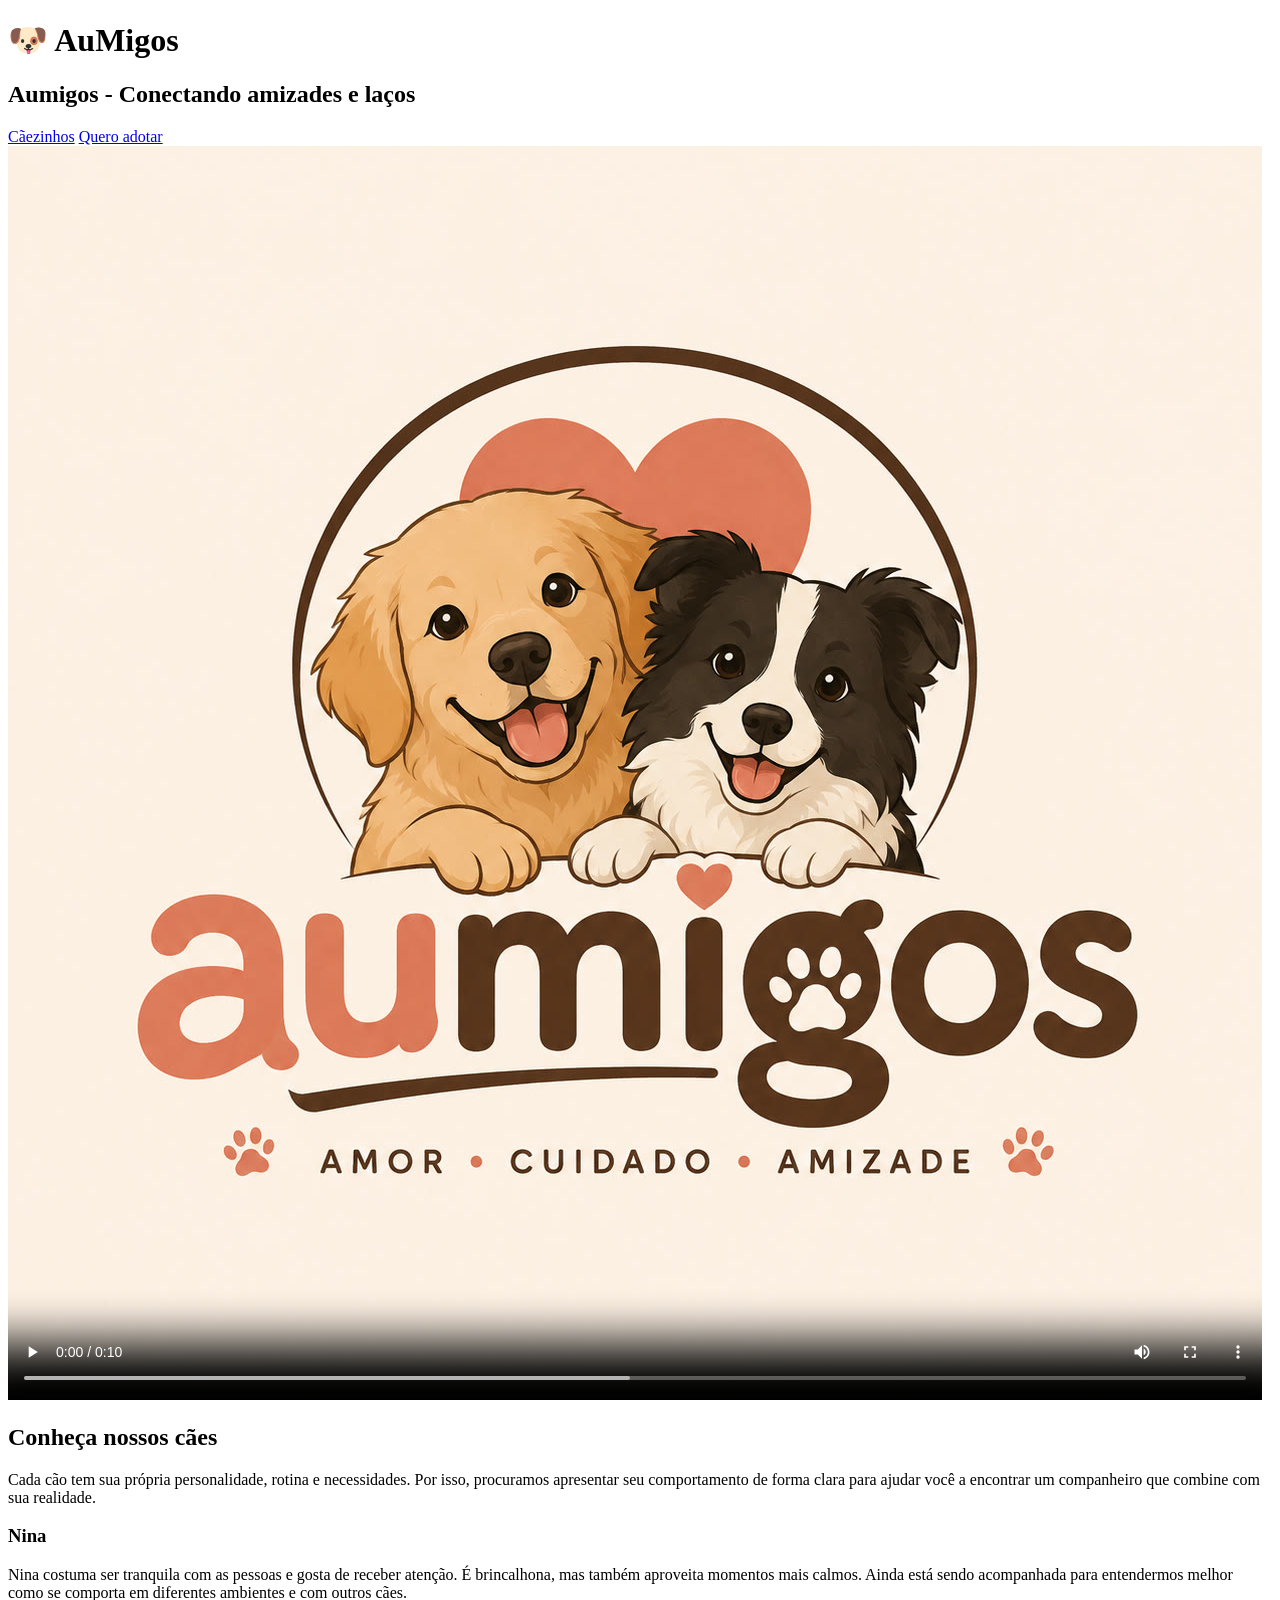
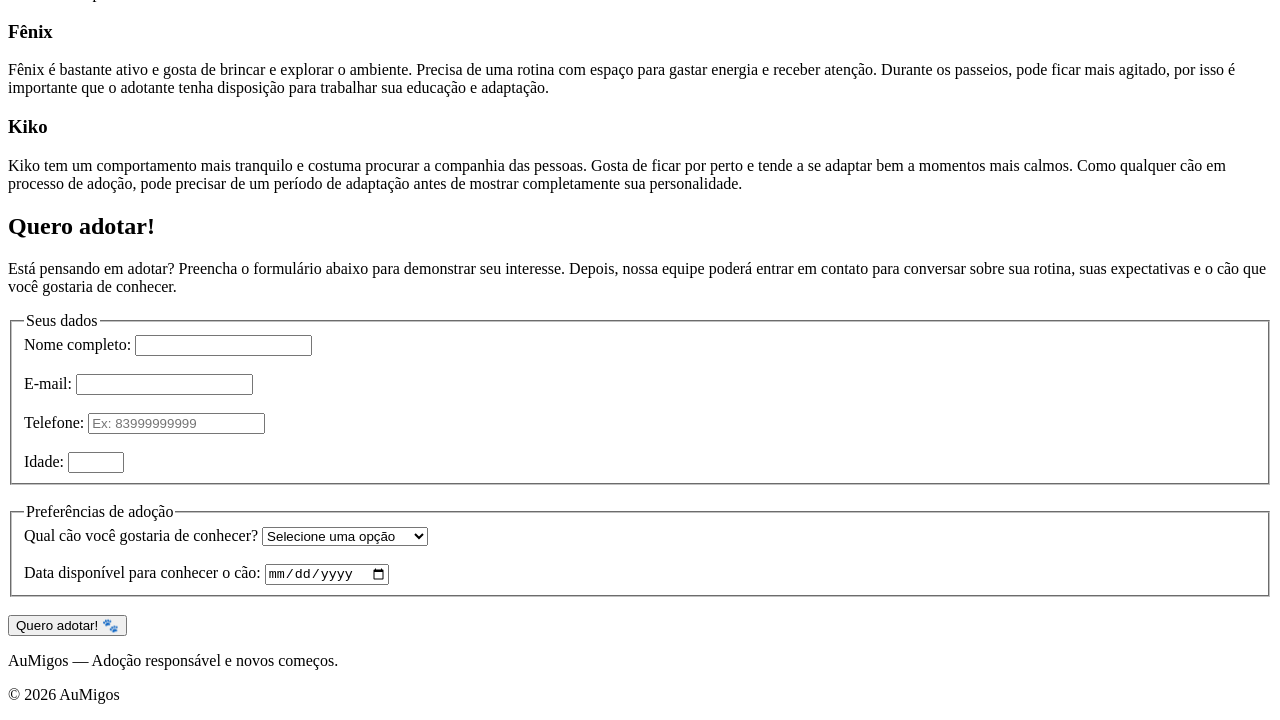
==== Aumigos - atividade/index.html @ 73eba1b1 "Add files via upload adiciona seção de vídeo com fallback de formatos" ====
<!DOCTYPE html>
<html lang="pt-BR">

<head>
    <meta charset="UTF-8">
    <meta name="viewport" content="width=device-width, initial-scale=1.0">

    <title>AuMigos — Adoção responsável de cães</title>
</head>

<body>

    <header>
        <h1>🐶 AuMigos</h1>
<!--
        preload="metadata" foi escolhido porque o vídeo é um conteúdo
        complementar da página. Assim, o navegador carrega apenas
        os metadados inicialmente, evitando o carregamento completo
        do vídeo antes que o usuário decida reproduzi-lo.
    -->

    <section>
        <h2>Aumigos - Conectando amizades e laços</h2>
        <nav>
            <a href="#caes">Cãezinhos</a>
            <a href="#adocao">Quero adotar</a>
        </nav>

        <video
            controls
            preload="metadata"
            poster="video/cachorro-poster.jpg"
        >
            <source
                src="video/cachorro.mp4"
                type="video/mp4"
            >

            <source
                src="video/cachorro.webm"
                type="video/webm"
            >

            <track
                kind="subtitles"
                src="video/cachorro.vtt"
                srclang="pt-BR"
                label="Português"
                default
            >

            Seu navegador não suporta a reprodução de vídeos.
        </video>
    </section>
    </header>

    <main>

        <section id="caes">

            <h2>Conheça nossos cães</h2>

            <p>
                Cada cão tem sua própria personalidade, rotina e necessidades. 
                Por isso, procuramos apresentar seu comportamento de forma clara para ajudar você a encontrar um companheiro que combine com sua realidade.
            </p>

            <!--
                preload="metadata" foi escolhido porque o vídeo é um conteúdo
                complementar da página. Assim, o navegador carrega apenas
                os metadados inicialmente, evitando o carregamento completo
                do vídeo antes que o usuário decida reproduzi-lo.
            -->

            <article>
                <h3>Nina</h3>
                <p>
                    Nina costuma ser tranquila com as pessoas e gosta de receber atenção. 
                    É brincalhona, mas também aproveita momentos mais calmos. 
                    Ainda está sendo acompanhada para entendermos melhor como se comporta em diferentes ambientes e com outros cães.
                </p>
            </article>

            <article>
                <h3>Fênix</h3>
                <p>
                    Fênix é bastante ativo e gosta de brincar e explorar o ambiente. 
                    Precisa de uma rotina com espaço para gastar energia e receber atenção. 
                    Durante os passeios, pode ficar mais agitado, por isso é importante que o adotante tenha disposição para trabalhar sua educação e adaptação.
                </p>
            </article>
            <article>
                <h3>Kiko</h3>
                <p>
                    Kiko tem um comportamento mais tranquilo e costuma procurar a companhia das pessoas. 
                    Gosta de ficar por perto e tende a se adaptar bem a momentos mais calmos. 
                    Como qualquer cão em processo de adoção, pode precisar de um período de adaptação antes de mostrar completamente sua personalidade.
                </p>
            </article>
        </section>


        <section id="adocao">

            <h2>Quero adotar!</h2>
            <p>
                Está pensando em adotar? Preencha o formulário abaixo para demonstrar seu interesse. 
                Depois, nossa equipe poderá entrar em contato para conversar sobre sua rotina, suas expectativas e o cão que você gostaria de conhecer.
            </p>
            <form>
                <fieldset>
                    <legend>Seus dados</legend>
                    <label for="nome">Nome completo:</label>
                    <input
                        type="text"
                        id="nome"
                        name="nome"
                        required
                    >
                    <br><br>
                    <label for="email">E-mail:</label>
                    <input
                        type="email"
                        id="email"
                        name="email"
                        required
                    >
                    <br><br>
                    <label for="telefone">Telefone:</label>
                    <input
                        type="tel"
                        id="telefone"
                        name="telefone"
                        pattern="[0-9]{10,11}"
                        placeholder="Ex: 83999999999"
                    >
                    <br><br>
                    <label for="idade">Idade:</label>
                    <input
                        type="number"
                        id="idade"
                        name="idade"
                        min="18"
                        max="100"
                        required
                    >
                </fieldset>
                <br>
                <fieldset>
                    <legend>Preferências de adoção</legend>
                    <label for="cao">
                        Qual cão você gostaria de conhecer?
                    </label>
                    <select
                        id="cao"
                        name="cao"
                        required
                    >
                        <option value="">Selecione uma opção</option>
                        <option value="nina">Nina</option>
                        <option value="fenix">Fênix</option>
                        <option value="kiko">Kiko</option>
                        <option value="qualquer">
                            Qualquer cão disponível
                        </option>
                    </select>
                    <br><br>
                    <label for="data">
                        Data disponível para conhecer o cão:
                    </label>
                    <input
                        type="date"
                        id="data"
                        name="data"
                    >

                </fieldset>
                <br>
                <button type="submit">
                    Quero adotar! 🐾
                </button>
            </form>
        </section>
    </main>


    <footer>
        <p>
            AuMigos — Adoção responsável e novos começos.
        </p>
        <p>
            &copy; 2026 AuMigos
        </p>
    </footer>
<script>
    const video = document.querySelector("video");
    console.log(
        "MP4:",
        video.canPlayType('video/mp4; codecs="avc1.42E01E, mp4a.40.2"')
    );
    console.log(
        "WebM:",
        video.canPlayType('video/webm; codecs="vp8, vorbis"')
    );
</script>
</body>
</html>
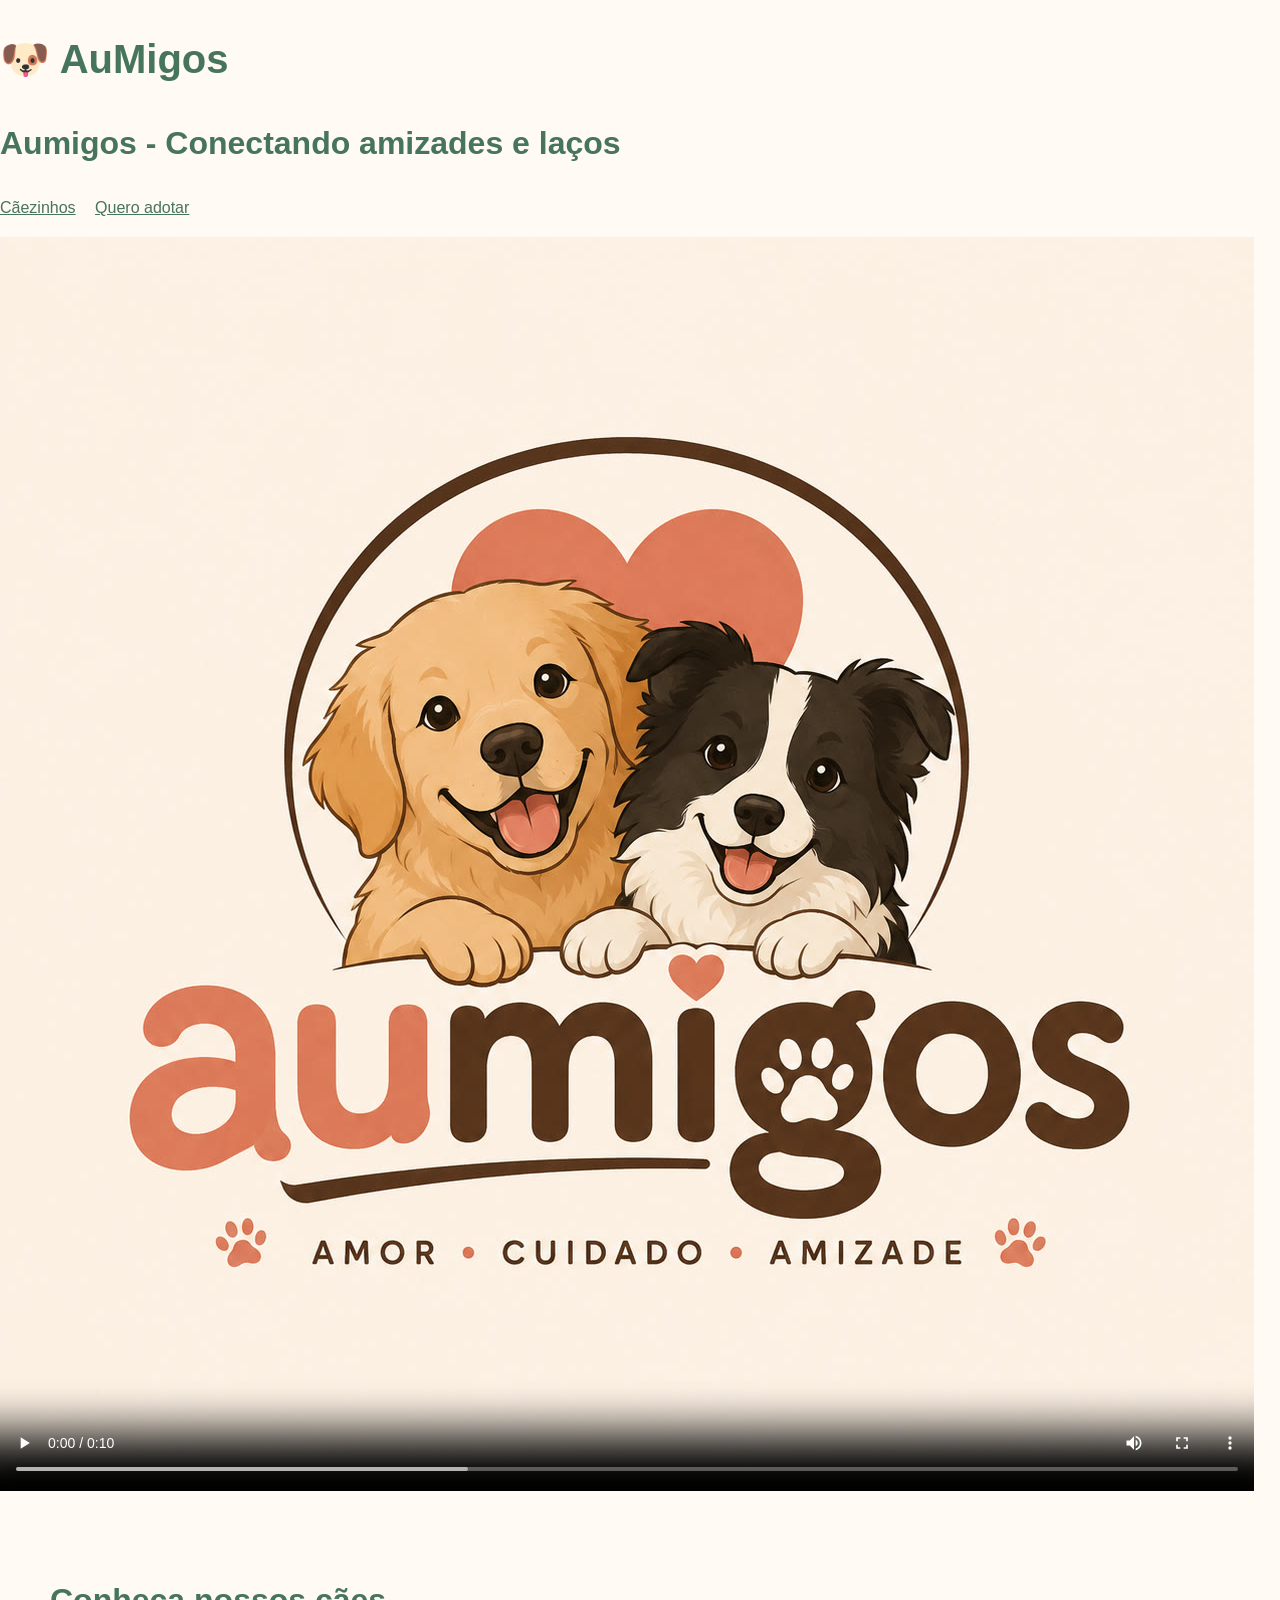
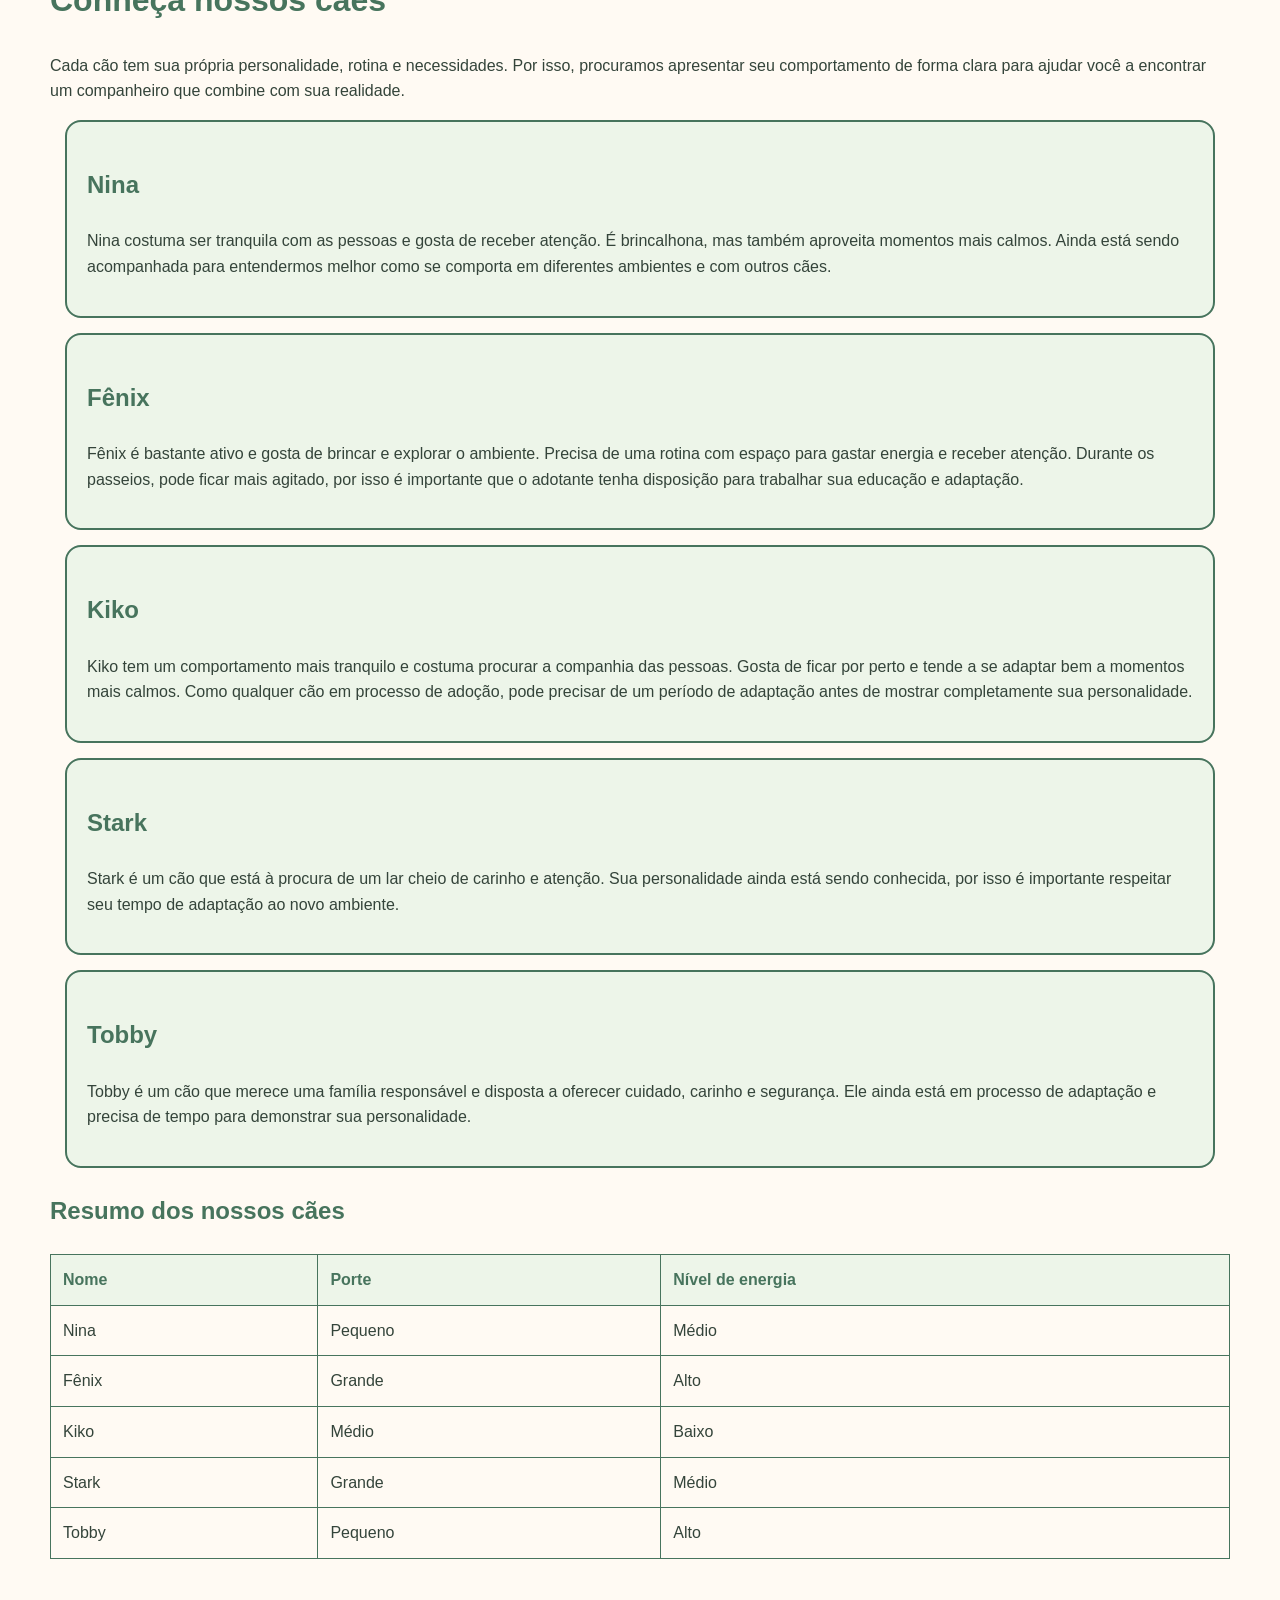
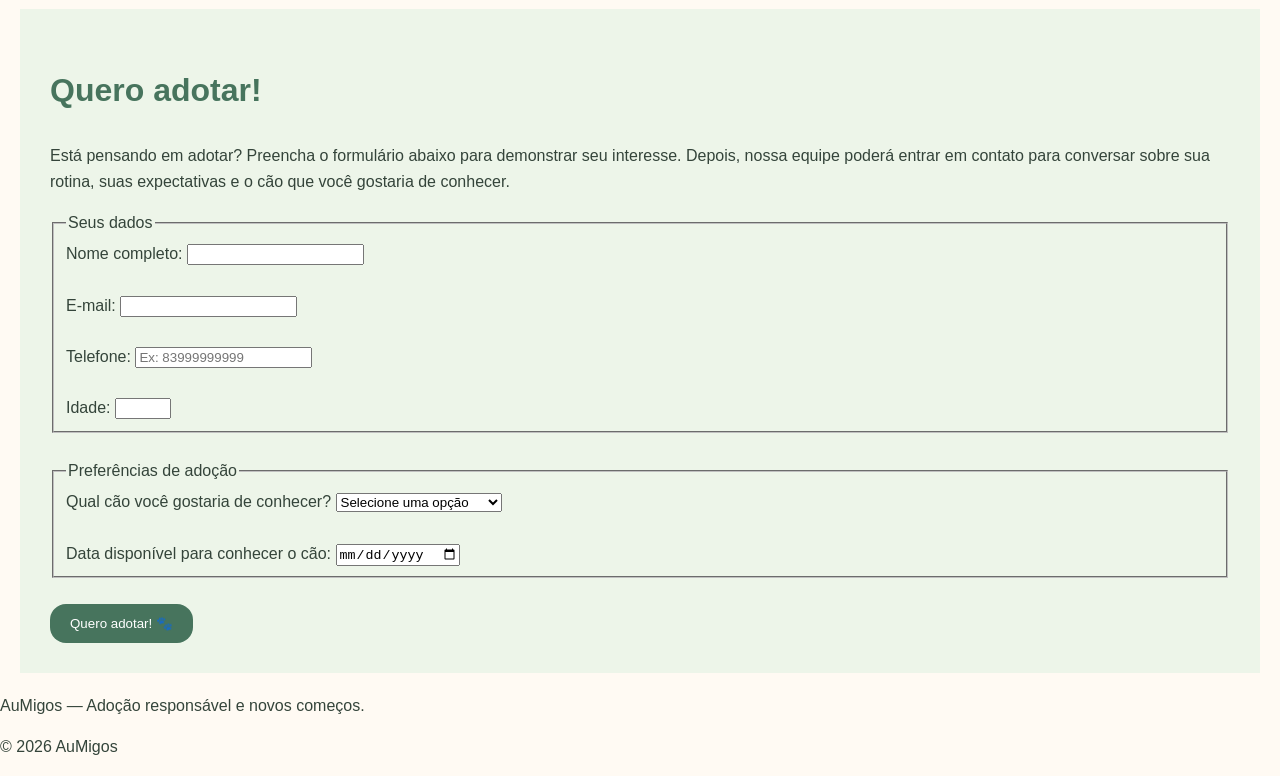
==== commit dd3ab87f: "feat: adiciona estilização base ao AuMigos" ====
--- a/Aumigos - atividade/index.html
+++ b/Aumigos - atividade/index.html
@@ -6,6 +6,9 @@
     <meta name="viewport" content="width=device-width, initial-scale=1.0">
 
     <title>AuMigos — Adoção responsável de cães</title>
+
+    <link rel="stylesheet" href="css/reset.css">
+    <link rel="stylesheet" href="css/style.css">
 </head>
 
 <body>
@@ -21,10 +24,12 @@
 
     <section>
         <h2>Aumigos - Conectando amizades e laços</h2>
-        <nav>
-            <a href="#caes">Cãezinhos</a>
-            <a href="#adocao">Quero adotar</a>
-        </nav>
+            <nav>
+                <ul>
+                    <li><a href="#caes">Cãezinhos</a></li>
+                    <li><a href="#adocao">Quero adotar</a></li>
+                </ul>
+            </nav>
 
         <video
             controls
@@ -56,7 +61,7 @@
 
     <main>
 
-        <section id="caes">
+        <section id="caes" class="secao">
 
             <h2>Conheça nossos cães</h2>
 
@@ -72,7 +77,7 @@
                 do vídeo antes que o usuário decida reproduzi-lo.
             -->
 
-            <article>
+            <article class="card">
                 <h3>Nina</h3>
                 <p>
                     Nina costuma ser tranquila com as pessoas e gosta de receber atenção. 
@@ -80,8 +85,7 @@
                     Ainda está sendo acompanhada para entendermos melhor como se comporta em diferentes ambientes e com outros cães.
                 </p>
             </article>
-
-            <article>
+            <article class="card">
                 <h3>Fênix</h3>
                 <p>
                     Fênix é bastante ativo e gosta de brincar e explorar o ambiente. 
@@ -89,7 +93,7 @@
                     Durante os passeios, pode ficar mais agitado, por isso é importante que o adotante tenha disposição para trabalhar sua educação e adaptação.
                 </p>
             </article>
-            <article>
+            <article class="card">
                 <h3>Kiko</h3>
                 <p>
                     Kiko tem um comportamento mais tranquilo e costuma procurar a companhia das pessoas. 
@@ -97,11 +101,61 @@
                     Como qualquer cão em processo de adoção, pode precisar de um período de adaptação antes de mostrar completamente sua personalidade.
                 </p>
             </article>
+            <article class="card">
+                <h3>Stark</h3>
+                <p>
+                    Stark é um cão que está à procura de um lar cheio de carinho e atenção. 
+                    Sua personalidade ainda está sendo conhecida, por isso é importante respeitar seu tempo de adaptação ao novo ambiente.
+                </p>
+            </article>
+            <article class="card">
+                <h3>Tobby</h3>
+                <p>
+                    Tobby é um cão que merece uma família responsável e disposta a oferecer cuidado, carinho e segurança.
+                    Ele ainda está em processo de adaptação e precisa de tempo para demonstrar sua personalidade.
+                </p>
+            </article>
+            <h3>Resumo dos nossos cães</h3>
+            <table>
+                <thead>
+                    <tr>
+                        <th>Nome</th>
+                        <th>Porte</th>
+                        <th>Nível de energia</th>
+                    </tr>
+                </thead>
+                <tbody>
+                                        <tr>
+                        <td>Nina</td>
+                        <td>Pequeno</td>
+                        <td>Médio</td>
+                    </tr>
+                    <tr>
+                        <td>Fênix</td>
+                        <td>Grande</td>
+                        <td>Alto</td>
+                    </tr>
+                    <tr>
+                        <td>Kiko</td>
+                        <td>Médio</td>
+                        <td>Baixo</td>
+                    </tr>
+                    <tr>
+                        <td>Stark</td>
+                        <td>Grande</td>
+                        <td>Médio</td>
+                    </tr>
+                    <tr>
+                        <td>Tobby</td>
+                        <td>Pequeno</td>
+                        <td>Alto</td>
+                    </tr>
+                </tbody>
+            </table>
         </section>
 
 
-        <section id="adocao">
-
+        <section id="adocao" class="secao">
             <h2>Quero adotar!</h2>
             <p>
                 Está pensando em adotar? Preencha o formulário abaixo para demonstrar seu interesse. 
@@ -160,6 +214,8 @@
                         <option value="nina">Nina</option>
                         <option value="fenix">Fênix</option>
                         <option value="kiko">Kiko</option>
+                        <option value="stark">Stark</option>
+                        <option value="tobby">Tobby</option>
                         <option value="qualquer">
                             Qualquer cão disponível
                         </option>
@@ -176,7 +232,7 @@
 
                 </fieldset>
                 <br>
-                <button type="submit">
+                <button type="submit" class="botao">
                     Quero adotar! 🐾
                 </button>
             </form>
--- a/Aumigos - atividade/css/style.css
+++ b/Aumigos - atividade/css/style.css
@@ -0,0 +1,122 @@
+
+:root {
+    /* Cores do site */
+    --cor-fundo: #fffaf3;
+    --cor-principal: #47745d;
+    --cor-secundaria: #edf5e9;
+    --cor-destaque: #f2c879;
+    --cor-texto: #34443a;
+
+    /* Espaçamentos */
+    --espacamento: 1rem;
+
+    /* Bordas */
+    --raio-borda: 1rem;
+}
+
+/* Estilização geral */
+body {
+    background-color: var(--cor-fundo);
+    color: var(--cor-texto);
+    /* Usamos rem nos tamanhos de fonte para manter a escala proporcional ao tamanho de fonte definido pelo navegador. */
+    font-family: Arial, Helvetica, sans-serif;
+    line-height: 1.6;
+}
+
+h1 {
+    color: var(--cor-principal);
+    font-size: 2.5rem;
+}
+
+h2 {
+    color: var(--cor-principal);
+    font-size: 2rem;
+}
+
+h3 {
+    color: var(--cor-principal);
+    font-size: 1.5rem;
+}
+
+/* Estilização das classes */
+.secao {
+    padding: 30px;
+    margin: 20px;
+}
+
+.card {
+    background-color: var(--cor-secundaria);
+    padding: 20px;
+    margin: 15px;
+    border: 2px solid var(--cor-principal);
+    border-radius: var(--raio-borda);
+}
+/* Seleciona apenas os parágrafos que estão dentro dos cards dos cães. */
+.card p {
+    color: var(--cor-texto);
+    font-size: 1rem;
+}
+
+/* Estilização dos IDs */
+#caes {
+    background-color: var(--cor-fundo);
+}
+
+#adocao {
+    background-color: var(--cor-secundaria);
+}
+
+/* Estados dos links */
+a:link {
+    color: var(--cor-principal);
+}
+
+a:visited {
+    color: #6b5b73;
+}
+
+a:hover {
+    color: #b8860b;
+}
+
+a:active {
+    color: #34443a;
+}
+
+/* Tabela dos cães */
+table {
+    width: 100%;
+    border-collapse: collapse;
+}
+
+th,
+td {
+    padding: 12px;
+    border: 1px solid var(--cor-principal);
+    text-align: left;
+}
+
+th {
+    background-color: var(--cor-secundaria);
+    color: var(--cor-principal);
+}
+
+/* Menu de navegação */
+nav ul {
+    list-style-type: none;
+    padding: 0;
+}
+
+nav li {
+    display: inline-block;
+    margin-right: 15px;
+}
+/* Botão do formulário */
+.botao {
+    background-color: var(--cor-principal);
+    color: white;
+    padding: 12px 20px;
+    border: none;
+    border-radius: var(--raio-borda);
+    cursor: pointer;
+}
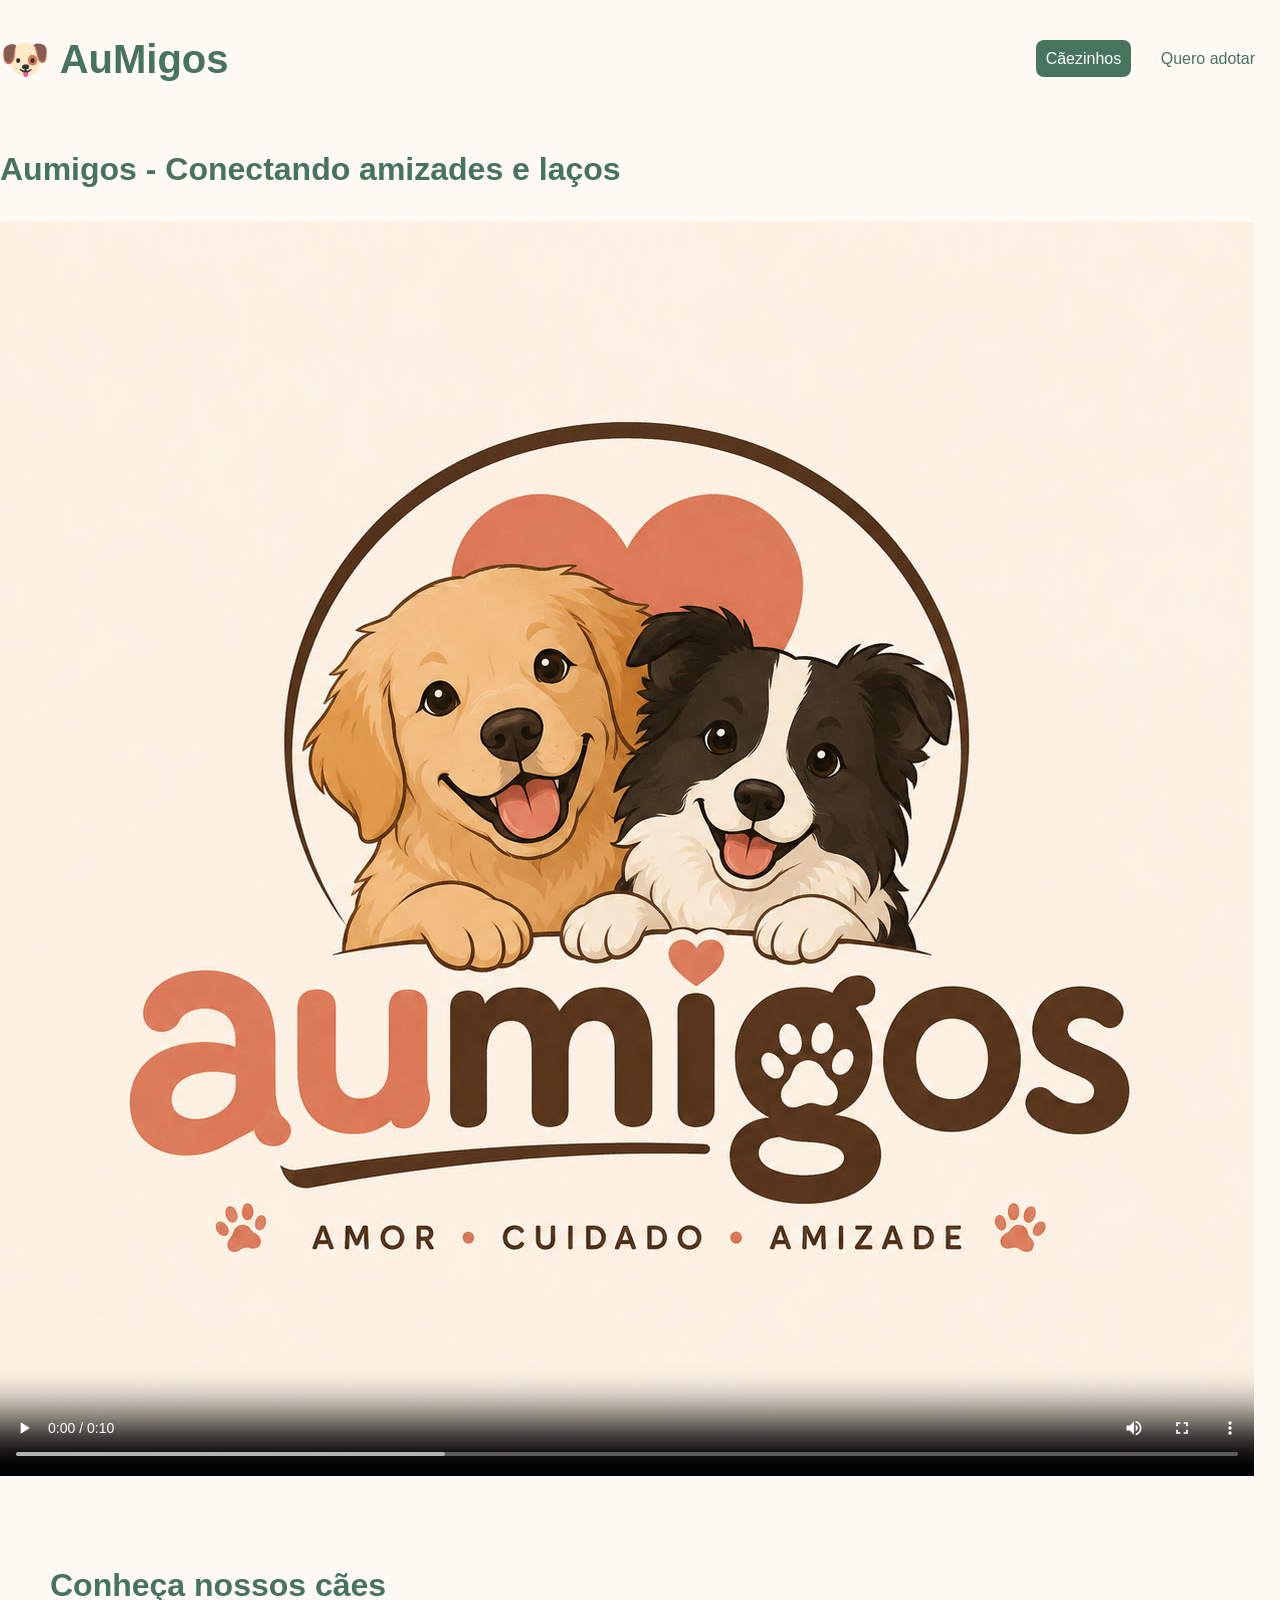
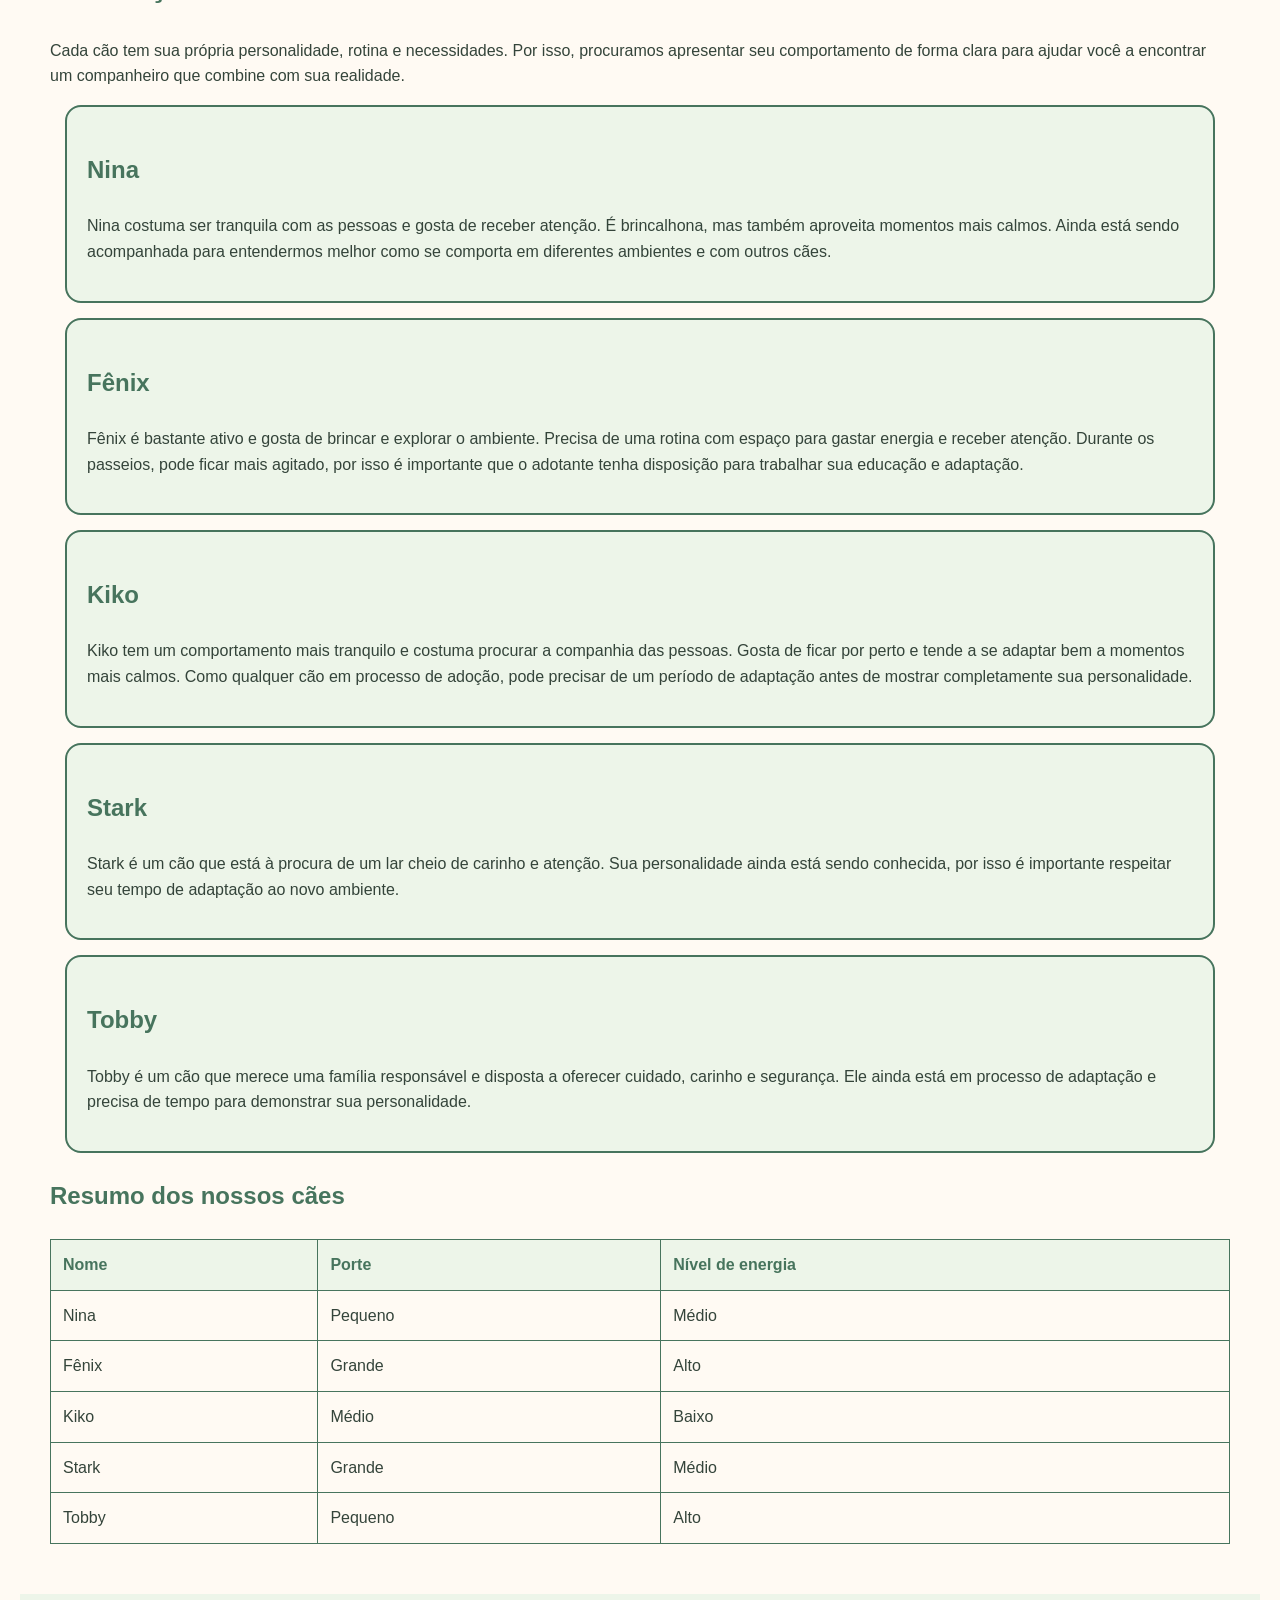
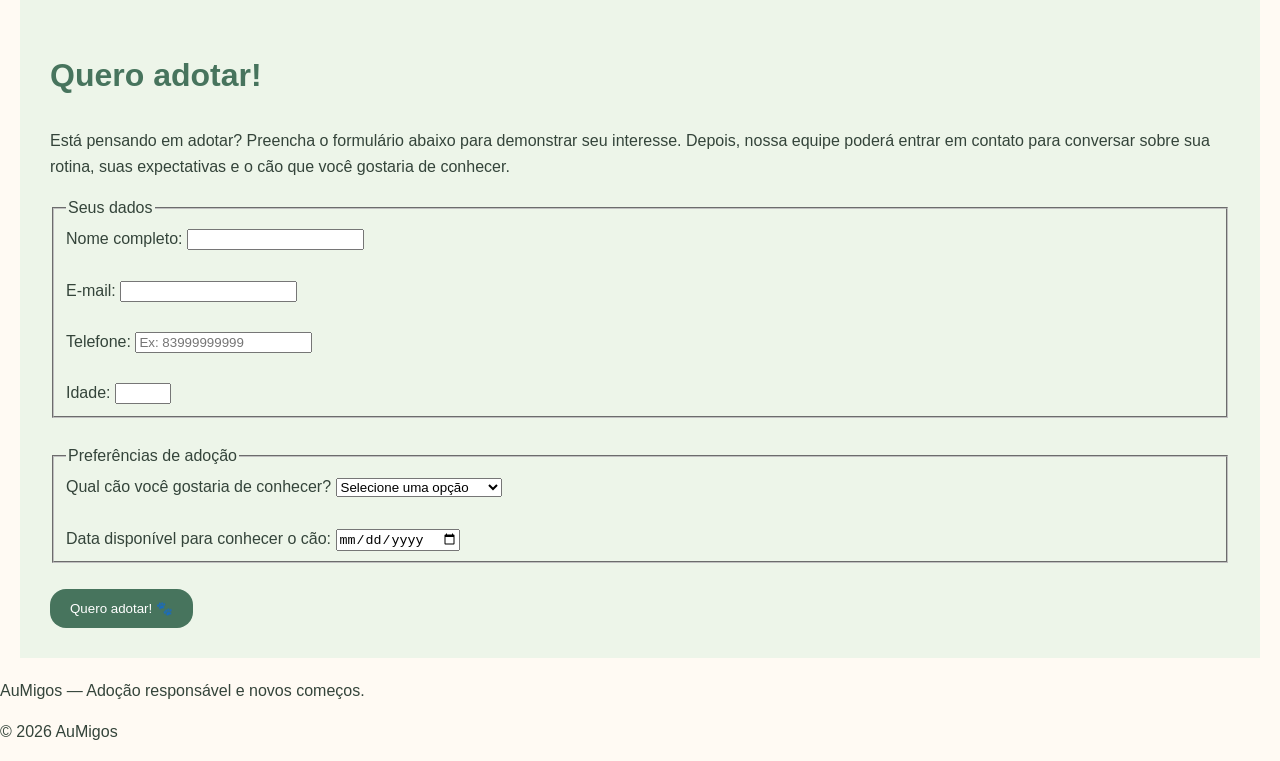
==== commit 4a78ccbe: "feat: ajusta cabeçalho e navegação responsiva" ====
--- a/Aumigos - atividade/index.html
+++ b/Aumigos - atividade/index.html
@@ -14,50 +14,60 @@
 <body>
 
     <header>
+    <div class="barra-navegacao">
         <h1>🐶 AuMigos</h1>
-<!--
-        preload="metadata" foi escolhido porque o vídeo é um conteúdo
-        complementar da página. Assim, o navegador carrega apenas
-        os metadados inicialmente, evitando o carregamento completo
-        do vídeo antes que o usuário decida reproduzi-lo.
-    -->
-
-    <section>
-        <h2>Aumigos - Conectando amizades e laços</h2>
-            <nav>
-                <ul>
-                    <li><a href="#caes">Cãezinhos</a></li>
-                    <li><a href="#adocao">Quero adotar</a></li>
-                </ul>
-            </nav>
-
-        <video
-            controls
-            preload="metadata"
-            poster="video/cachorro-poster.jpg"
+       <nav>
+    <ul>
+        <li class="item-dropdown">
+            <a href="#caes" class="ativo">Cãezinhos</a>
+
+            <ul class="dropdown">
+                <li><a href="#nina">Nina</a></li>
+                <li><a href="#fenix">Fênix</a></li>
+                <li><a href="#kiko">Kiko</a></li>
+                <li><a href="#stark">Stark</a></li>
+                <li><a href="#tobby">Tobby</a></li>
+            </ul>
+        </li>
+
+        <li><a href="#adocao">Quero adotar</a></li>
+    </ul>
+
+    <button
+        class="botao-menu"
+        aria-label="Abrir menu de navegação"
+        aria-expanded="false"
+    >
+        <span></span>
+        <span></span>
+        <span></span>
+    </button>
+</nav>
+    </div>
+</header>
+
+<section>
+    <h2>Aumigos - Conectando amizades e laços</h2>
+
+    <video
+        controls
+        preload="metadata"
+        poster="video/cachorro-poster.jpg"
+    >
+        <source src="video/cachorro.mp4" type="video/mp4">
+        <source src="video/cachorro.webm" type="video/webm">
+
+        <track
+            kind="subtitles"
+            src="video/cachorro.vtt"
+            srclang="pt-BR"
+            label="Português"
+            default
         >
-            <source
-                src="video/cachorro.mp4"
-                type="video/mp4"
-            >
-
-            <source
-                src="video/cachorro.webm"
-                type="video/webm"
-            >
-
-            <track
-                kind="subtitles"
-                src="video/cachorro.vtt"
-                srclang="pt-BR"
-                label="Português"
-                default
-            >
-
-            Seu navegador não suporta a reprodução de vídeos.
-        </video>
-    </section>
-    </header>
+
+        Seu navegador não suporta a reprodução de vídeos.
+    </video>
+</section>
 
     <main>
 
@@ -77,7 +87,7 @@
                 do vídeo antes que o usuário decida reproduzi-lo.
             -->
 
-            <article class="card">
+            <article class="card" id="nina">
                 <h3>Nina</h3>
                 <p>
                     Nina costuma ser tranquila com as pessoas e gosta de receber atenção. 
@@ -85,7 +95,7 @@
                     Ainda está sendo acompanhada para entendermos melhor como se comporta em diferentes ambientes e com outros cães.
                 </p>
             </article>
-            <article class="card">
+            <article class="card" id="fenix">
                 <h3>Fênix</h3>
                 <p>
                     Fênix é bastante ativo e gosta de brincar e explorar o ambiente. 
@@ -93,7 +103,7 @@
                     Durante os passeios, pode ficar mais agitado, por isso é importante que o adotante tenha disposição para trabalhar sua educação e adaptação.
                 </p>
             </article>
-            <article class="card">
+            <article class="card" id="kiko">
                 <h3>Kiko</h3>
                 <p>
                     Kiko tem um comportamento mais tranquilo e costuma procurar a companhia das pessoas. 
@@ -101,14 +111,14 @@
                     Como qualquer cão em processo de adoção, pode precisar de um período de adaptação antes de mostrar completamente sua personalidade.
                 </p>
             </article>
-            <article class="card">
+            <article class="card" id="stark">
                 <h3>Stark</h3>
                 <p>
                     Stark é um cão que está à procura de um lar cheio de carinho e atenção. 
                     Sua personalidade ainda está sendo conhecida, por isso é importante respeitar seu tempo de adaptação ao novo ambiente.
                 </p>
             </article>
-            <article class="card">
+            <article class="card" id="tobby">
                 <h3>Tobby</h3>
                 <p>
                     Tobby é um cão que merece uma família responsável e disposta a oferecer cuidado, carinho e segurança.
--- a/Aumigos - atividade/css/style.css
+++ b/Aumigos - atividade/css/style.css
@@ -119,4 +119,127 @@
     border: none;
     border-radius: var(--raio-borda);
     cursor: pointer;
-}+}
+/* Barra de navegação */
+.barra-navegacao {
+    display: flex;
+    justify-content: space-between;
+    align-items: center;
+    width: 100%;
+    box-sizing: border-box;
+    background-color: var(--cor-fundo);
+}
+/* Links da navegação */
+.barra-navegacao nav a {
+    text-decoration: none;
+    padding: 10px;
+    border-radius: 8px;
+}
+
+/* Link da seção */
+.barra-navegacao nav a.ativo {
+    background-color: var(--cor-principal);
+    color: white;
+}
+
+/* Efeito ao passar o mouse */
+.barra-navegacao nav a:hover {
+    background-color: var(--cor-destaque);
+    color: var(--cor-texto);
+}
+/* Menu dropdown */
+.item-dropdown {
+    position: relative;
+}
+
+.dropdown {
+    display: none;
+    position: absolute;
+    top: 100%;
+    left: 0;
+    background-color: white;
+    min-width: 150px;
+    padding: 10px;
+    border-radius: var(--raio-borda);
+    box-shadow: 0 4px 8px rgba(0, 0, 0, 0.15);
+    z-index: 10;
+}
+
+.item-dropdown:hover .dropdown {
+    display: block;
+}
+
+.dropdown li {
+    display: block;
+    margin: 5px 0;
+}
+
+.dropdown a {
+    display: block;
+}
+/* Cabeçalho fixo durante a rolagem */
+header {    
+    position: sticky;
+    top: 0;
+    z-index: 20;
+    background-color: var(--cor-fundo);
+    width: 100%;
+}
+/* Botão hamburger */
+.botao-menu {
+    
+    display: flex;
+    flex-direction: column;
+    gap: 5px;
+    background: none;
+    border: none;
+    cursor: pointer;
+}
+
+.botao-menu span {
+    width: 25px;
+    height: 3px;
+    background-color: var(--cor-principal);
+    border-radius: 3px;
+}
+/* Ajustes para telas menores */
+.botao-menu {
+    display: none;
+}
+
+@media (max-width: 600px) {
+    .botao-menu {
+        display: flex;
+    }
+
+    .barra-navegacao {
+        flex-wrap: nowrap;
+    }
+
+    .barra-navegacao nav {
+    display: flex;
+    align-items: center;
+    justify-content: flex-end;
+    flex: 1;
+    }
+
+    .barra-navegacao nav ul {
+        display: none;
+        margin: 0;
+    }
+    .barra-navegacao h1 {
+    margin-right: auto;
+    }
+
+    .barra-navegacao nav {
+    margin-left: auto;
+    }
+    .barra-navegacao h1 {
+    font-size: 1.8rem;
+    margin: 0;
+    }
+}
+video {
+    max-width: 100%;
+    height: auto;
+}
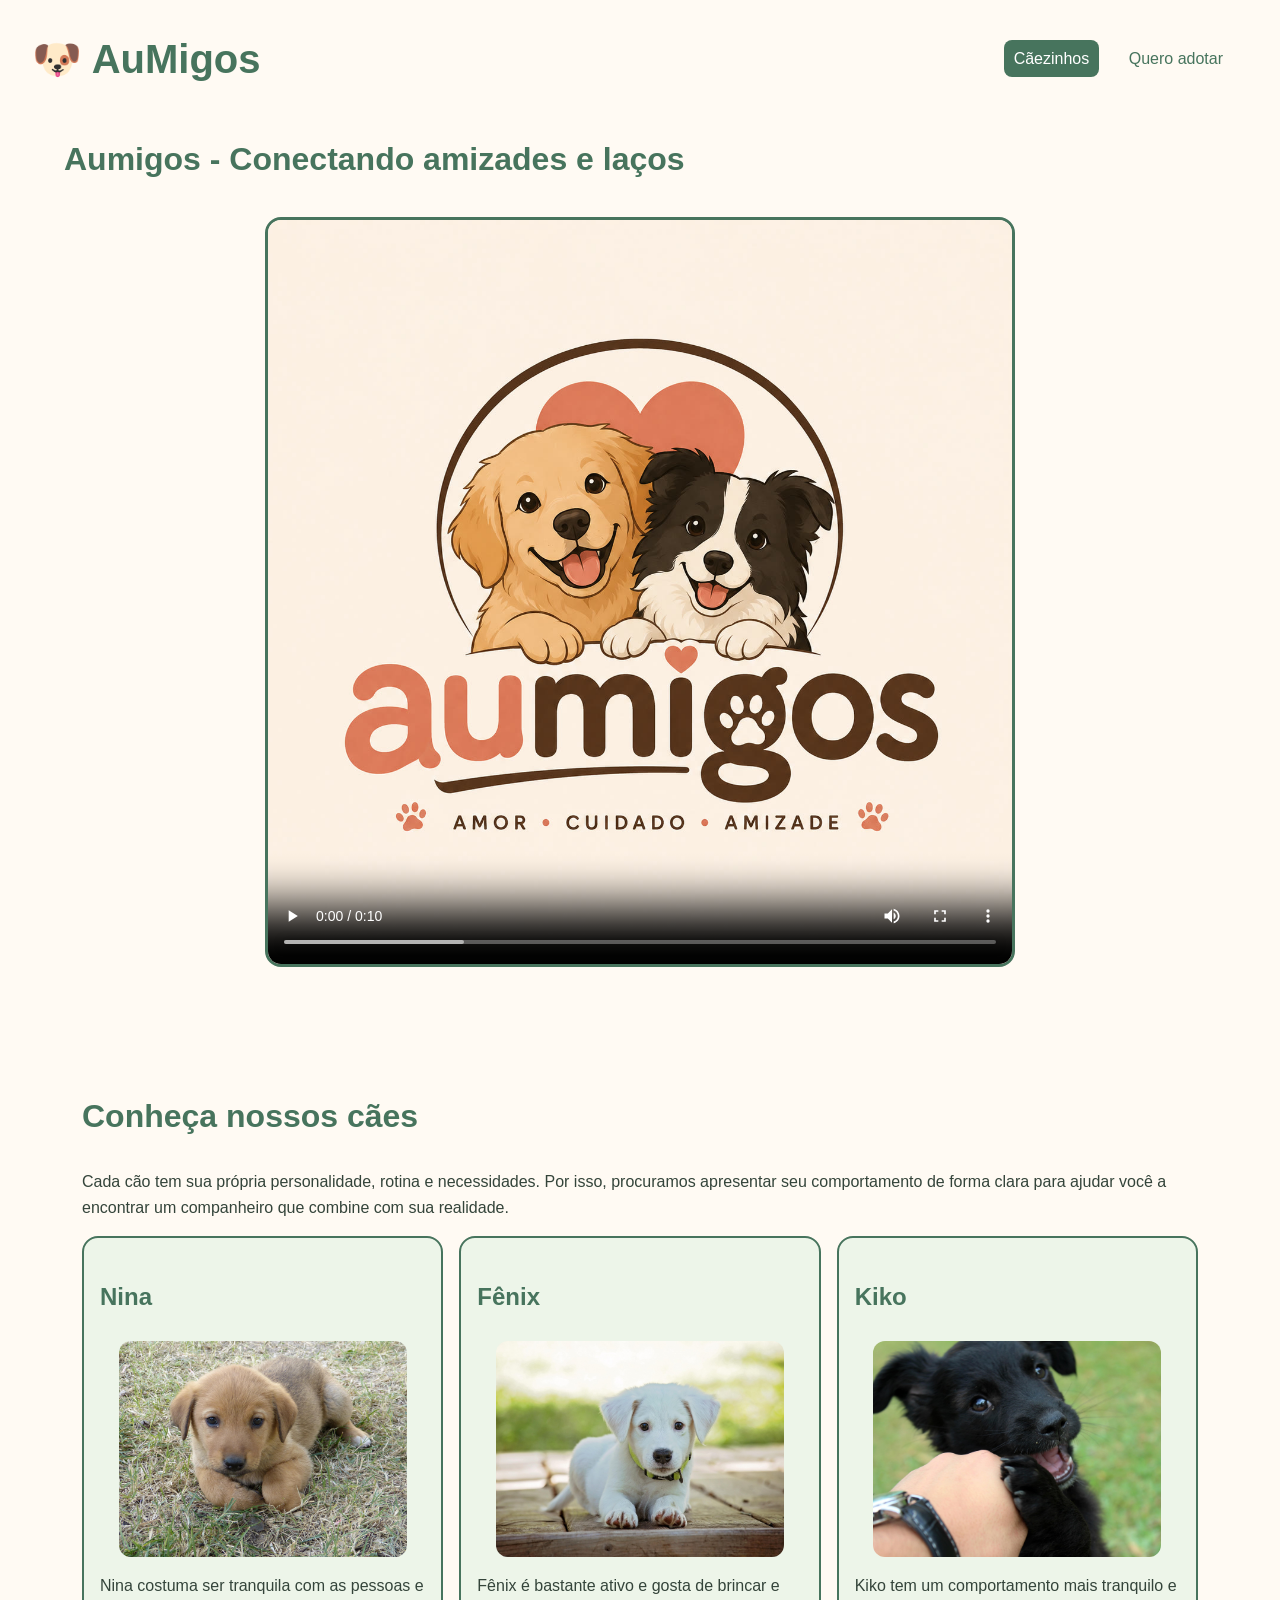
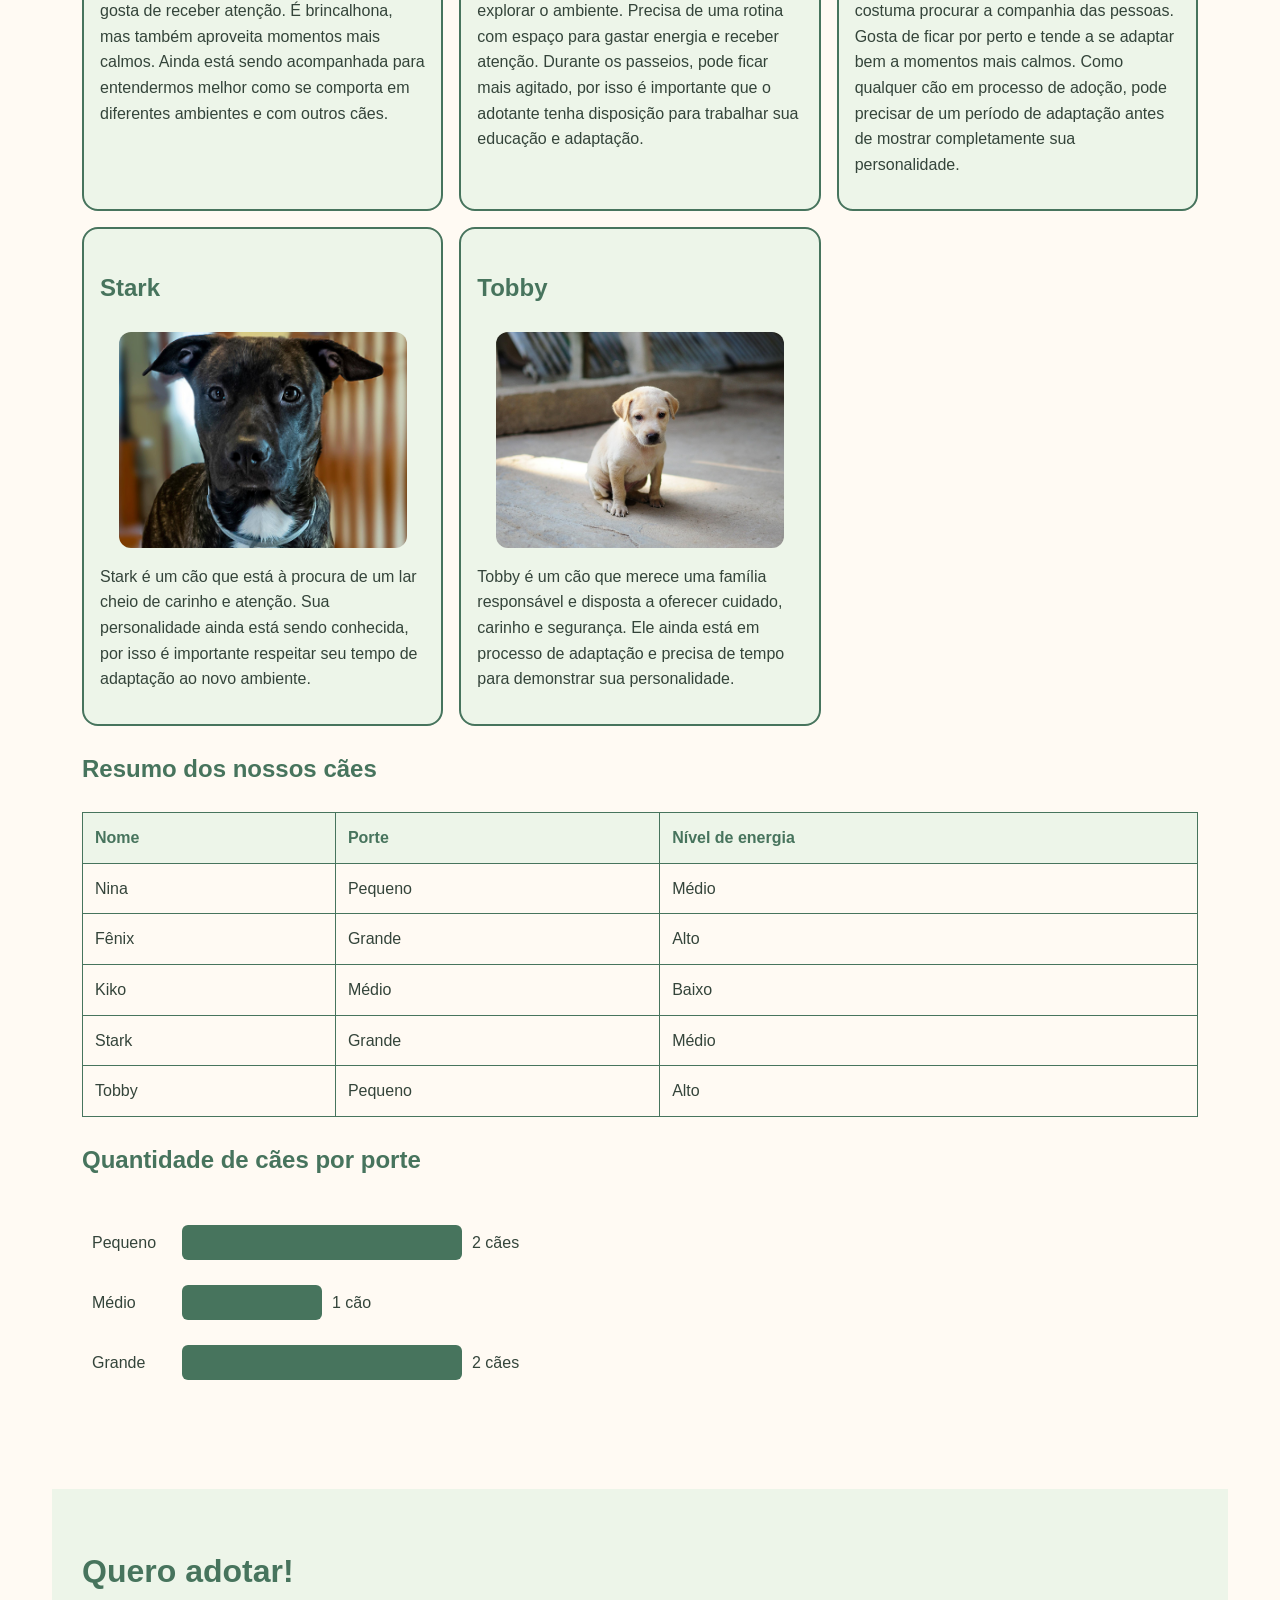
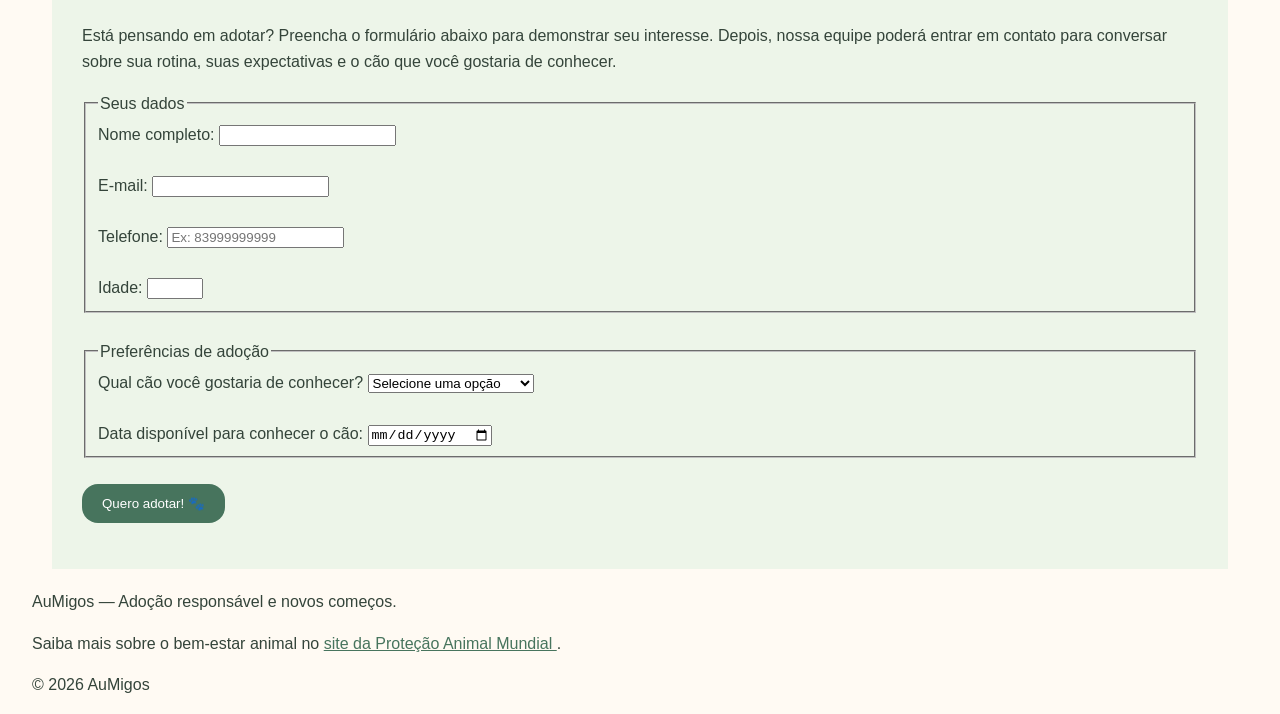
==== commit 8ac9fb3d: "feat: finaliza site AuMigos com responsividade e interatividade" ====
--- a/Aumigos - atividade/index.html
+++ b/Aumigos - atividade/index.html
@@ -16,7 +16,7 @@
     <header>
     <div class="barra-navegacao">
         <h1>🐶 AuMigos</h1>
-       <nav>
+       <nav id="menu-navegacao">
     <ul>
         <li class="item-dropdown">
             <a href="#caes" class="ativo">Cãezinhos</a>
@@ -34,9 +34,11 @@
     </ul>
 
     <button
+        type="button"
         class="botao-menu"
         aria-label="Abrir menu de navegação"
         aria-expanded="false"
+        aria-controls="menu-navegacao"
     >
         <span></span>
         <span></span>
@@ -45,32 +47,36 @@
 </nav>
     </div>
 </header>
-
-<section>
+<main>
+<section class="secao-video">
     <h2>Aumigos - Conectando amizades e laços</h2>
 
+    <!--
+        preload="metadata" foi escolhido porque o vídeo é um conteúdo
+        complementar da página. Assim, o navegador carrega apenas
+        os metadados inicialmente, evitando o carregamento completo
+        do vídeo antes que o usuário decida reproduzi-lo.
+    -->
+
     <video
-        controls
-        preload="metadata"
-        poster="video/cachorro-poster.jpg"
+    controls
+    preload="metadata"
+    poster="assets/video/cachorro-poster.jpg"
+>
+    <source src="assets/video/cachorro.mp4" type="video/mp4">
+    <source src="assets/video/cachorro.webm" type="video/webm">
+
+    <track
+        kind="subtitles"
+        src="assets/video/cachorro.vtt"
+        srclang="pt-BR"
+        label="Português"
+        default
     >
-        <source src="video/cachorro.mp4" type="video/mp4">
-        <source src="video/cachorro.webm" type="video/webm">
-
-        <track
-            kind="subtitles"
-            src="video/cachorro.vtt"
-            srclang="pt-BR"
-            label="Português"
-            default
-        >
-
-        Seu navegador não suporta a reprodução de vídeos.
-    </video>
+
+    Seu navegador não suporta a reprodução de vídeos.
+</video>
 </section>
-
-    <main>
-
         <section id="caes" class="secao">
 
             <h2>Conheça nossos cães</h2>
@@ -79,16 +85,13 @@
                 Cada cão tem sua própria personalidade, rotina e necessidades. 
                 Por isso, procuramos apresentar seu comportamento de forma clara para ajudar você a encontrar um companheiro que combine com sua realidade.
             </p>
-
-            <!--
-                preload="metadata" foi escolhido porque o vídeo é um conteúdo
-                complementar da página. Assim, o navegador carrega apenas
-                os metadados inicialmente, evitando o carregamento completo
-                do vídeo antes que o usuário decida reproduzi-lo.
-            -->
-
+<div class="grade-caes">
             <article class="card" id="nina">
                 <h3>Nina</h3>
+                <img
+                    src="assets/images/nina.jpg"
+                    alt="Imagem ilustrativa da cadela Nina"
+                >
                 <p>
                     Nina costuma ser tranquila com as pessoas e gosta de receber atenção. 
                     É brincalhona, mas também aproveita momentos mais calmos. 
@@ -97,6 +100,10 @@
             </article>
             <article class="card" id="fenix">
                 <h3>Fênix</h3>
+                <img
+                    src="assets/images/fenix.jpg"
+                    alt="Imagem ilustrativa do cão Fênix"
+                >
                 <p>
                     Fênix é bastante ativo e gosta de brincar e explorar o ambiente. 
                     Precisa de uma rotina com espaço para gastar energia e receber atenção. 
@@ -105,6 +112,10 @@
             </article>
             <article class="card" id="kiko">
                 <h3>Kiko</h3>
+                <img
+                    src="assets/images/kiko.jpg"
+                    alt="Imagem ilustrativa do cão Kiko"
+                 >
                 <p>
                     Kiko tem um comportamento mais tranquilo e costuma procurar a companhia das pessoas. 
                     Gosta de ficar por perto e tende a se adaptar bem a momentos mais calmos. 
@@ -113,6 +124,10 @@
             </article>
             <article class="card" id="stark">
                 <h3>Stark</h3>
+                <img
+                    src="assets/images/stark.jpg"
+                    alt="Imagem ilustrativa do cão Stark"
+                >
                 <p>
                     Stark é um cão que está à procura de um lar cheio de carinho e atenção. 
                     Sua personalidade ainda está sendo conhecida, por isso é importante respeitar seu tempo de adaptação ao novo ambiente.
@@ -120,11 +135,16 @@
             </article>
             <article class="card" id="tobby">
                 <h3>Tobby</h3>
+                <img
+                    src="assets/images/tobby.jpg"
+                    alt="Imagem ilustrativa do cão Tobby"
+                >
                 <p>
                     Tobby é um cão que merece uma família responsável e disposta a oferecer cuidado, carinho e segurança.
                     Ele ainda está em processo de adaptação e precisa de tempo para demonstrar sua personalidade.
                 </p>
             </article>
+</div>
             <h3>Resumo dos nossos cães</h3>
             <table>
                 <thead>
@@ -162,6 +182,34 @@
                     </tr>
                 </tbody>
             </table>
+
+<!-- Gráfico SVG: quantidade de cães por porte -->
+<h3>Quantidade de cães por porte</h3>
+
+<svg
+    viewBox="0 0 500 220"
+    role="img"
+    aria-labelledby="titulo-grafico descricao-grafico"
+    class="grafico-caes"
+>
+    <title id="titulo-grafico">Quantidade de cães por porte</title>
+    <desc id="descricao-grafico">
+        Dois cães de porte pequeno, um de porte médio e dois de porte grande.
+    </desc>
+
+    <text x="10" y="45" fill="#34443a">Pequeno</text>
+    <rect x="100" y="22" width="280" height="35" rx="6" fill="#47745d"/>
+    <text x="390" y="45" fill="#34443a">2 cães</text>
+
+    <text x="10" y="105" fill="#34443a">Médio</text>
+    <rect x="100" y="82" width="140" height="35" rx="6" fill="#47745d"/>
+    <text x="250" y="105" fill="#34443a">1 cão</text>
+
+    <text x="10" y="165" fill="#34443a">Grande</text>
+    <rect x="100" y="142" width="280" height="35" rx="6" fill="#47745d"/>
+    <text x="390" y="165" fill="#34443a">2 cães</text>
+</svg>
+
         </section>
 
 
@@ -171,7 +219,7 @@
                 Está pensando em adotar? Preencha o formulário abaixo para demonstrar seu interesse. 
                 Depois, nossa equipe poderá entrar em contato para conversar sobre sua rotina, suas expectativas e o cão que você gostaria de conhecer.
             </p>
-            <form>
+            <form id="formulario-adocao">
                 <fieldset>
                     <legend>Seus dados</legend>
                     <label for="nome">Nome completo:</label>
@@ -195,7 +243,6 @@
                         type="tel"
                         id="telefone"
                         name="telefone"
-                        pattern="[0-9]{10,11}"
                         placeholder="Ex: 83999999999"
                     >
                     <br><br>
@@ -245,6 +292,7 @@
                 <button type="submit" class="botao">
                     Quero adotar! 🐾
                 </button>
+                <p id="mensagem-formulario" role="status"></p>
             </form>
         </section>
     </main>
@@ -253,6 +301,16 @@
     <footer>
         <p>
             AuMigos — Adoção responsável e novos começos.
+        </p>
+        <p>
+            Saiba mais sobre o bem-estar animal no
+            <a
+                href="https://www.worldanimalprotection.org.br/"
+                target="_blank"
+                rel="noopener noreferrer"
+            >
+                site da Proteção Animal Mundial
+            </a>.
         </p>
         <p>
             &copy; 2026 AuMigos
@@ -269,5 +327,8 @@
         video.canPlayType('video/webm; codecs="vp8, vorbis"')
     );
 </script>
+<!-- <script src="js/logica.js" defer></script> -->
+ <script src="js/menu.js" defer></script>
+ <script src="js/formulario.js" defer></script>
 </body>
 </html>
--- a/Aumigos - atividade/css/style.css
+++ b/Aumigos - atividade/css/style.css
@@ -221,12 +221,30 @@
     align-items: center;
     justify-content: flex-end;
     flex: 1;
+    position: relative;
     }
 
     .barra-navegacao nav ul {
         display: none;
         margin: 0;
     }
+    .barra-navegacao nav.menu-aberto > ul {
+    display: flex;
+    flex-direction: column;
+    position: absolute;
+    top: 100%;
+    right: 0;
+    background-color: var(--cor-fundo);
+    padding: 15px;
+    border: 1px solid var(--cor-principal);
+    border-radius: var(--raio-borda);
+    z-index: 30;
+    }
+
+    .barra-navegacao nav.menu-aberto > ul > li {
+    display: block;
+    margin: 5px 0;
+    }
     .barra-navegacao h1 {
     margin-right: auto;
     }
@@ -243,3 +261,112 @@
     max-width: 100%;
     height: auto;
 }
+/* Padroniza o tamanho das fotos dos cães */
+.card img {
+    display: block;
+    width: 100%;
+    max-width: 18rem;
+    aspect-ratio: 4 / 3;
+    height: auto;
+    object-fit: cover;
+    border-radius: 0.75rem;
+    margin: 1rem auto;
+}
+/* Organiza os cartões dos cães em uma grade responsiva */
+.grade-caes {
+    display: grid;
+    grid-template-columns: repeat(3, minmax(0, 1fr));
+    gap: 1rem;
+}
+
+/* Ajusta os cartões dentro da grade */
+.grade-caes .card {
+    margin: 0;
+    padding: 1rem;
+}
+
+/* Adapta os cartões para telas menores */
+@media (max-width: 900px) {
+    .grade-caes {
+        grid-template-columns: repeat(2, minmax(0, 1fr));
+    }
+}
+
+@media (max-width: 600px) {
+    .grade-caes {
+        grid-template-columns: 1fr;
+    }
+}
+/* Destaca suavemente os cartões alternados */
+.grade-caes .card:nth-child(odd) {
+    border-color: var(--cor-principal);
+}
+
+/* Animação suave ao passar o mouse sobre os cartões */
+.grade-caes .card {
+    transition: transform 0.2s ease, box-shadow 0.2s ease;
+}
+
+.grade-caes .card:hover {
+    transform: translateY(-5px);
+    box-shadow: 0 6px 12px rgba(0, 0, 0, 0.12);
+}
+/* Mantém o gráfico SVG responsivo */
+.grafico-caes {
+    display: block;
+    width: 100%;
+    max-width: 31.25rem;
+    height: auto;
+    margin: 1rem 0;
+}
+
+/* Espaçamento das áreas principais */
+header,
+main,
+footer {
+    padding-left: 2rem;
+    padding-right: 2rem;
+    box-sizing: border-box;
+}
+
+/* Seção do título e vídeo */
+.secao-video {
+    padding: 1rem 2rem;
+    box-sizing: border-box;
+}
+
+/* Título da seção do vídeo */
+.secao-video h2 {
+    margin: 0 0 1rem;
+}
+
+/* Vídeo centralizado com borda */
+.secao-video video {
+    display: block;
+    width: 90%;
+    max-width: 750px;
+    height: auto;
+    margin: 2rem auto;
+    border: 3px solid var(--cor-principal);
+    border-radius: 1rem;
+    box-sizing: border-box;
+}
+
+/* Ajustes para celulares */
+@media (max-width: 600px) {
+    header,
+    main,
+    footer {
+        padding-left: 1rem;
+        padding-right: 1rem;
+    }
+
+    .secao-video {
+        padding: 1rem;
+    }
+
+    .secao-video video {
+        width: 85%;
+        margin: 1.5rem auto;
+    }
+}
